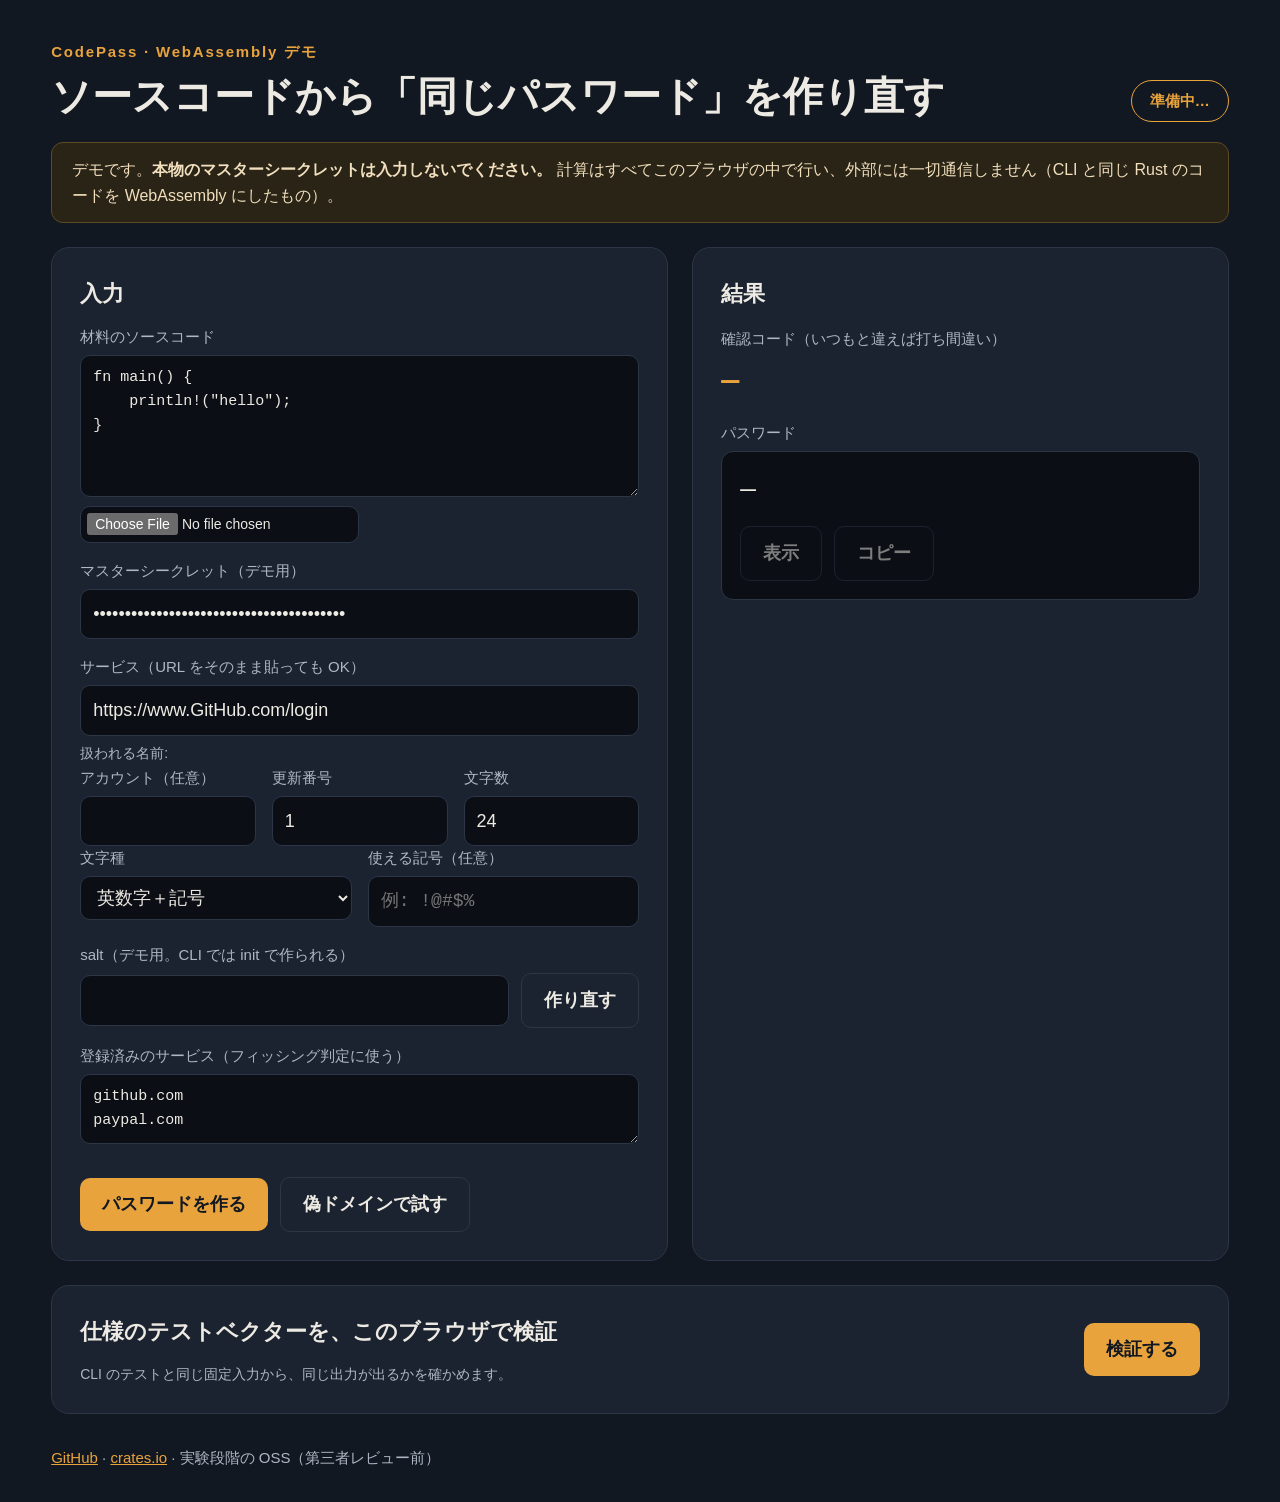
==== web/www/index.html @ 58b627a7 "脅威モデル・ファジング・形式検証・配布物の証明・ブラウザ版デモを追加（v0.3.0） - docs/THREAT_MODEL.md: 守るもの・攻撃者ごとの対策と残るリスク・主張と検証方法の対応表 -" ====
<!doctype html>
<html lang="ja">
<head>
<meta charset="utf-8">
<meta name="viewport" content="width=device-width, initial-scale=1">
<!-- Nothing leaves this page: only same-origin files may load, and no form posts anywhere. -->
<meta http-equiv="Content-Security-Policy" content="default-src 'none'; script-src 'self' 'wasm-unsafe-eval'; style-src 'self'; connect-src 'self'; img-src 'self'; base-uri 'none'; form-action 'none'">
<meta name="referrer" content="no-referrer">
<title>CodePass ブラウザ版デモ</title>
<link rel="stylesheet" href="style.css">
</head>
<body>
<header class="top">
  <div>
    <p class="eyebrow">CodePass · WebAssembly デモ</p>
    <h1>ソースコードから「同じパスワード」を作り直す</h1>
  </div>
  <p class="badge" id="badge">準備中…</p>
</header>

<p class="notice">デモです。<strong>本物のマスターシークレットは入力しないでください。</strong>
計算はすべてこのブラウザの中で行い、外部には一切通信しません（CLI と同じ Rust のコードを WebAssembly にしたもの）。</p>

<main class="grid">
  <section class="card">
    <h2>入力</h2>
    <label for="source">材料のソースコード</label>
    <textarea id="source" rows="5" spellcheck="false">fn main() {
    println!("hello");
}
</textarea>
    <div class="row">
      <input type="file" id="file" aria-label="ファイルから読み込む">
      <p class="hint mono" id="hash"></p>
    </div>

    <label for="secret">マスターシークレット（デモ用）</label>
    <input type="password" id="secret" autocomplete="off" value="orbit velvet quartz lagoon pickle saddle">

    <label for="site">サービス（URL をそのまま貼っても OK）</label>
    <input type="text" id="site" value="https://www.GitHub.com/login" autocomplete="off" spellcheck="false">
    <p class="hint">扱われる名前: <span class="mono" id="sitekey"></span></p>

    <div class="cols">
      <div>
        <label for="account">アカウント（任意）</label>
        <input type="text" id="account" autocomplete="off">
      </div>
      <div>
        <label for="revision">更新番号</label>
        <input type="number" id="revision" value="1" min="1">
      </div>
      <div>
        <label for="length">文字数</label>
        <input type="number" id="length" value="24" min="8" max="64">
      </div>
    </div>

    <div class="cols">
      <div>
        <label for="charset">文字種</label>
        <select id="charset">
          <option value="strong">英数字＋記号</option>
          <option value="alnum">英数字のみ</option>
        </select>
      </div>
      <div>
        <label for="symbols">使える記号（任意）</label>
        <input type="text" id="symbols" placeholder="例: !@#$%" class="mono" autocomplete="off">
      </div>
    </div>

    <label for="salt">salt（デモ用。CLI では init で作られる）</label>
    <div class="row">
      <input type="text" id="salt" class="mono" spellcheck="false" autocomplete="off">
      <button type="button" id="newsalt" class="ghost">作り直す</button>
    </div>

    <label for="registered">登録済みのサービス（フィッシング判定に使う）</label>
    <textarea id="registered" rows="2" spellcheck="false">github.com
paypal.com</textarea>

    <div class="row actions">
      <button type="button" id="go">パスワードを作る</button>
      <button type="button" id="phish" class="ghost">偽ドメインで試す</button>
    </div>
  </section>

  <section class="card result" aria-live="polite">
    <h2>結果</h2>
    <p class="label">確認コード（いつもと違えば打ち間違い）</p>
    <p class="checkcode mono" id="check">—</p>

    <p class="label">パスワード</p>
    <div class="pw">
      <p class="mono" id="password">—</p>
      <div class="row">
        <button type="button" id="reveal" class="ghost" disabled>表示</button>
        <button type="button" id="copy" class="ghost" disabled>コピー</button>
      </div>
    </div>
    <p class="hint" id="time"></p>
    <ul class="warnings" id="warnings"></ul>
    <p class="error" id="error" role="alert"></p>
  </section>

  <section class="card wide">
    <div class="row between">
      <div>
        <h2>仕様のテストベクターを、このブラウザで検証</h2>
        <p class="hint">CLI のテストと同じ固定入力から、同じ出力が出るかを確かめます。</p>
      </div>
      <button type="button" id="selftest">検証する</button>
    </div>
    <table id="vectors" hidden>
      <thead><tr><th>ケース</th><th>期待する出力</th><th>このブラウザの出力</th><th>結果</th></tr></thead>
      <tbody></tbody>
    </table>
  </section>
</main>

<footer>
  <a href="https://github.com/yotatameguchi-boop/codepass">GitHub</a> ·
  <a href="https://crates.io/crates/codepass">crates.io</a> ·
  実験段階の OSS（第三者レビュー前）
</footer>
<script type="module" src="app.js"></script>
</body>
</html>
---- web/www/style.css ----
:root {
  --bg: #121821;
  --panel: #1b2330;
  --deep: #0b0f15;
  --line: #2c3646;
  --text: #edeae3;
  --muted: #aeb7c4;
  --amber: #e8a33d;
  --ok: #6cc48a;
  --ng: #f07a6a;
  --sans: -apple-system, "Hiragino Sans", "Noto Sans JP", "Yu Gothic UI", "Segoe UI", sans-serif;
  --mono: "SF Mono", Menlo, Consolas, "Liberation Mono", monospace;
  color-scheme: dark;
}
* { box-sizing: border-box; margin: 0; }
body {
  background: var(--bg);
  color: var(--text);
  font-family: var(--sans);
  font-size: 18px;
  line-height: 1.6;
  padding: 40px clamp(16px, 4vw, 56px) 32px;
  max-width: 1440px;
  margin: 0 auto;
}
.mono { font-family: var(--mono); }
.top { display: flex; justify-content: space-between; align-items: flex-end; gap: 24px; flex-wrap: wrap; }
.eyebrow { color: var(--amber); font-weight: 700; letter-spacing: 0.12em; font-size: 15px; }
h1 { font-size: clamp(26px, 3.2vw, 40px); line-height: 1.3; margin-top: 6px; }
h2 { font-size: 22px; margin-bottom: 14px; }
.badge {
  border: 1px solid var(--amber);
  color: var(--amber);
  border-radius: 999px;
  padding: 8px 18px;
  font-weight: 700;
  font-size: 15px;
}
.notice {
  margin: 20px 0 24px;
  padding: 14px 20px;
  border-radius: 12px;
  background: #2a2416;
  border: 1px solid #5c4a24;
  color: #f2dfbd;
  font-size: 16px;
}
.grid { display: grid; grid-template-columns: minmax(0, 1.15fr) minmax(0, 1fr); gap: 24px; }
.wide { grid-column: 1 / -1; }
@media (max-width: 900px) { .grid { grid-template-columns: 1fr; } }
.card { background: var(--panel); border: 1px solid var(--line); border-radius: 18px; padding: 28px; min-width: 0; }
label, .label { display: block; color: var(--muted); font-size: 15px; margin: 16px 0 6px; }
label:first-of-type { margin-top: 0; }
input, select, textarea {
  width: 100%;
  background: var(--deep);
  color: var(--text);
  border: 1px solid var(--line);
  border-radius: 10px;
  padding: 10px 12px;
  font: inherit;
}
textarea { font-family: var(--mono); font-size: 15px; resize: vertical; }
input:focus, select:focus, textarea:focus, button:focus-visible { outline: 2px solid var(--amber); outline-offset: 1px; }
input[type="file"] { width: auto; padding: 6px; font-size: 14px; }
.row { display: flex; gap: 12px; align-items: center; flex-wrap: wrap; }
.row > input[type="text"] { flex: 1; min-width: 0; }
.between { justify-content: space-between; }
.cols { display: grid; grid-template-columns: repeat(auto-fit, minmax(150px, 1fr)); gap: 0 16px; }
.hint { color: var(--muted); font-size: 14px; margin-top: 6px; overflow-wrap: anywhere; }
button {
  background: var(--amber);
  color: #121821;
  border: none;
  border-radius: 10px;
  padding: 12px 22px;
  font: inherit;
  font-weight: 700;
  cursor: pointer;
}
button.ghost { background: transparent; color: var(--text); border: 1px solid var(--line); }
button:disabled { opacity: 0.5; cursor: default; }
.actions { margin-top: 24px; }
.checkcode { font-size: 30px; color: var(--amber); font-weight: 700; overflow-wrap: anywhere; }
.pw { background: var(--deep); border: 1px solid var(--line); border-radius: 12px; padding: 18px; display: grid; gap: 14px; }
.pw p { font-size: 26px; overflow-wrap: anywhere; min-height: 1.4em; }
.warnings { margin-top: 16px; padding-left: 20px; color: #f2dfbd; }
.warnings li { margin-top: 6px; }
.error { margin-top: 16px; color: var(--ng); font-weight: 700; }
table { width: 100%; border-collapse: collapse; margin-top: 18px; font-size: 15px; }
th, td { text-align: left; padding: 10px 12px; border-top: 1px solid var(--line); vertical-align: top; overflow-wrap: anywhere; }
th { color: var(--muted); font-weight: 500; }
td.ok { color: var(--ok); font-weight: 700; white-space: nowrap; }
td.ng { color: var(--ng); font-weight: 700; white-space: nowrap; }
footer { margin-top: 32px; color: var(--muted); font-size: 15px; }
footer a { color: var(--amber); }
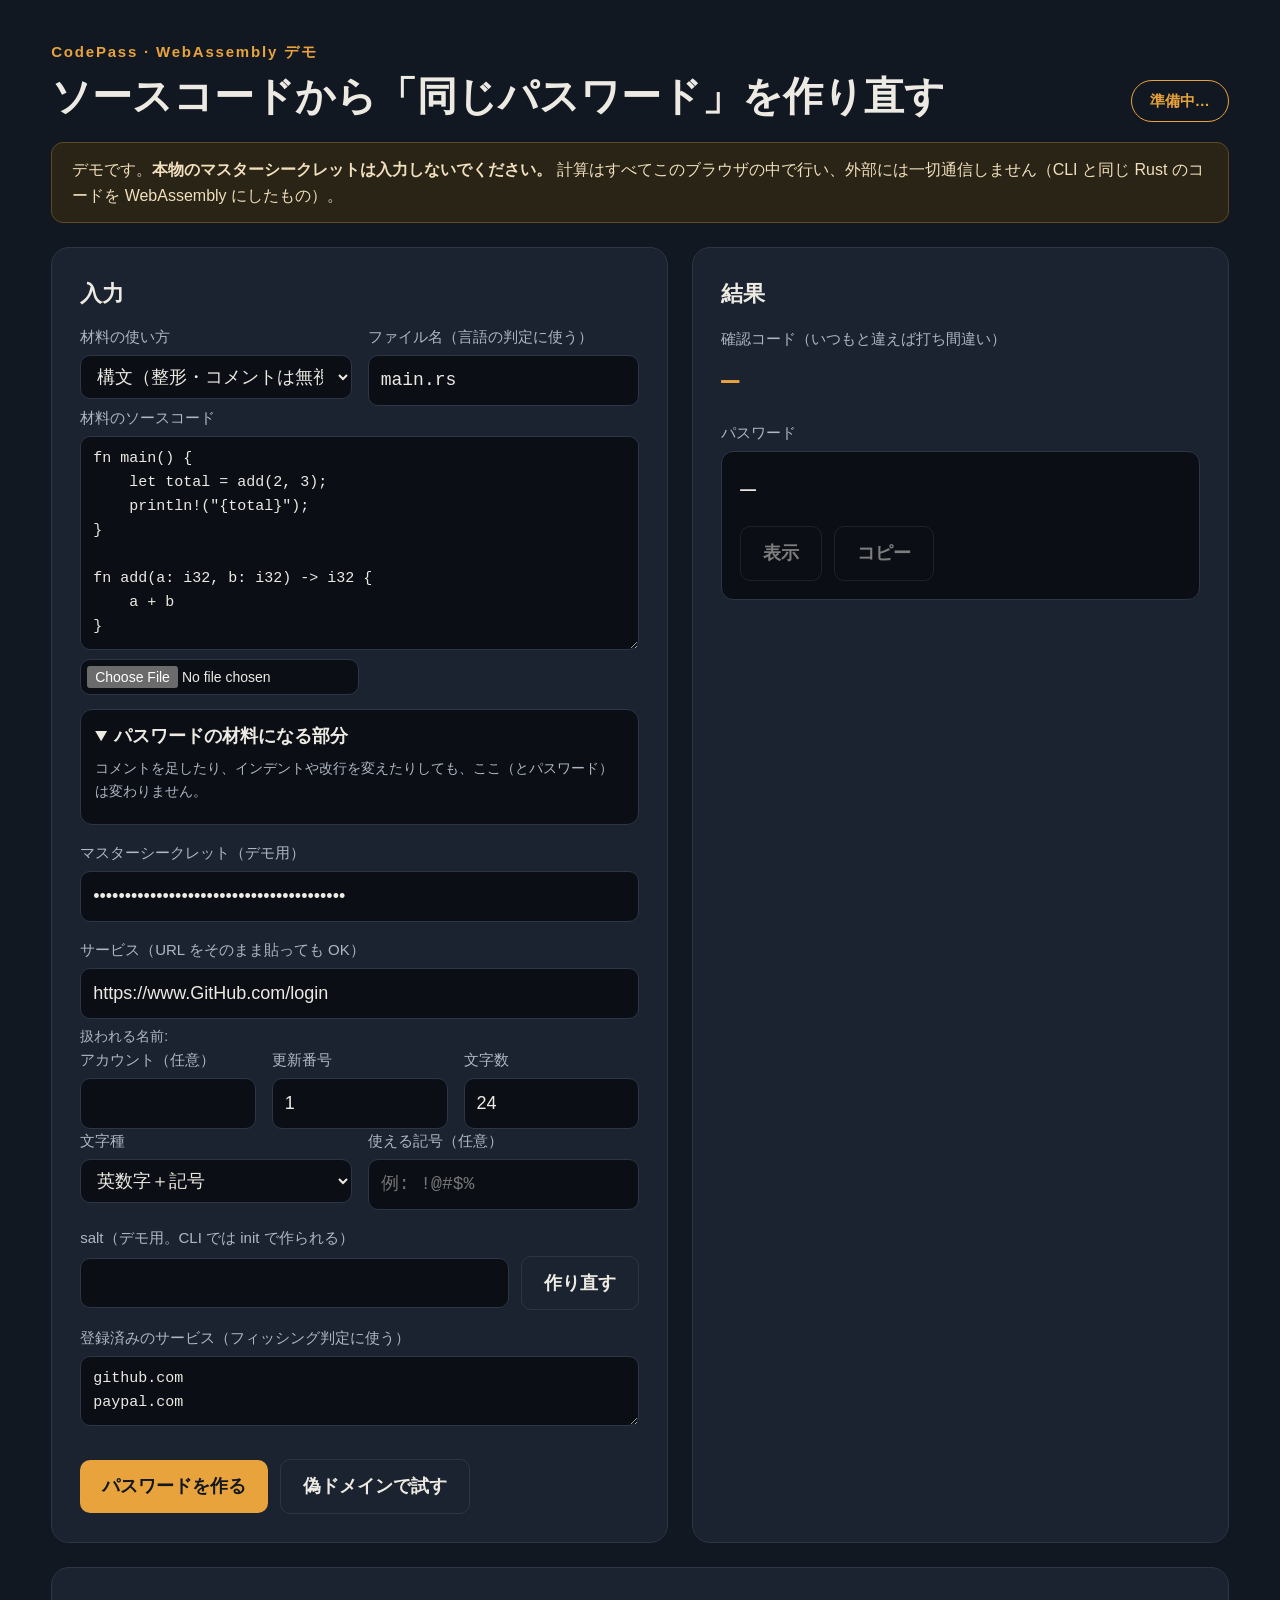
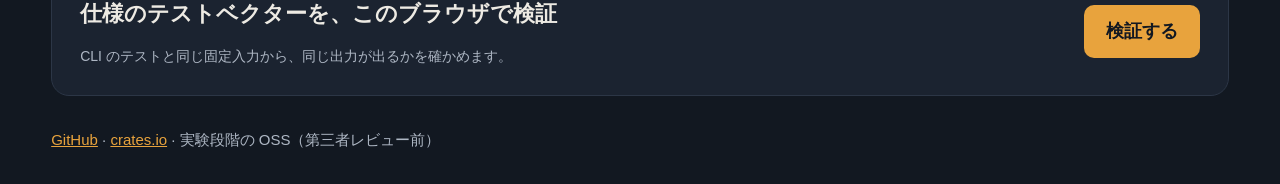
==== commit da76424a: "コードの「意味」を鍵にする構文の材料を追加（v0.5.0） --material syntax で、パスワードをファイルのバイト列ではなくコードの字句の列から作る。 コメント・空白・改行・インデント幅" ====
--- a/web/www/index.html
+++ b/web/www/index.html
@@ -24,15 +24,38 @@
 <main class="grid">
   <section class="card">
     <h2>入力</h2>
+    <div class="cols">
+      <div>
+        <label for="material">材料の使い方</label>
+        <select id="material">
+          <option value="syntax">構文（整形・コメントは無視）</option>
+          <option value="bytes">バイト列そのもの</option>
+        </select>
+      </div>
+      <div>
+        <label for="filename">ファイル名（言語の判定に使う）</label>
+        <input type="text" id="filename" value="main.rs" class="mono" autocomplete="off" spellcheck="false">
+      </div>
+    </div>
     <label for="source">材料のソースコード</label>
-    <textarea id="source" rows="5" spellcheck="false">fn main() {
-    println!("hello");
+    <textarea id="source" rows="8" spellcheck="false">fn main() {
+    let total = add(2, 3);
+    println!("{total}");
+}
+
+fn add(a: i32, b: i32) -> i32 {
+    a + b
 }
 </textarea>
     <div class="row">
       <input type="file" id="file" aria-label="ファイルから読み込む">
       <p class="hint mono" id="hash"></p>
     </div>
+    <details class="tokens" id="tokens-box" open>
+      <summary>パスワードの材料になる部分 <span class="hint" id="token-count"></span></summary>
+      <p class="hint">コメントを足したり、インデントや改行を変えたりしても、ここ（とパスワード）は変わりません。</p>
+      <div class="chips mono" id="tokens"></div>
+    </details>
 
     <label for="secret">マスターシークレット（デモ用）</label>
     <input type="password" id="secret" autocomplete="off" value="orbit velvet quartz lagoon pickle saddle">
--- a/web/www/style.css
+++ b/web/www/style.css
@@ -94,3 +94,9 @@
 td.ng { color: var(--ng); font-weight: 700; white-space: nowrap; }
 footer { margin-top: 32px; color: var(--muted); font-size: 15px; }
 footer a { color: var(--amber); }
+.tokens { margin-top: 14px; background: var(--deep); border: 1px solid var(--line); border-radius: 12px; padding: 12px 14px; }
+.tokens summary { cursor: pointer; color: var(--text); font-weight: 700; }
+.chips { display: flex; flex-wrap: wrap; gap: 6px; margin-top: 10px; max-height: 220px; overflow: auto; }
+.chips span { background: var(--panel); border: 1px solid var(--line); border-radius: 6px; padding: 2px 8px; font-size: 14px; white-space: pre; }
+.chips span.layout { color: var(--amber); border-color: #5c4a24; }
+.hint.changed { color: var(--amber); font-weight: 700; }
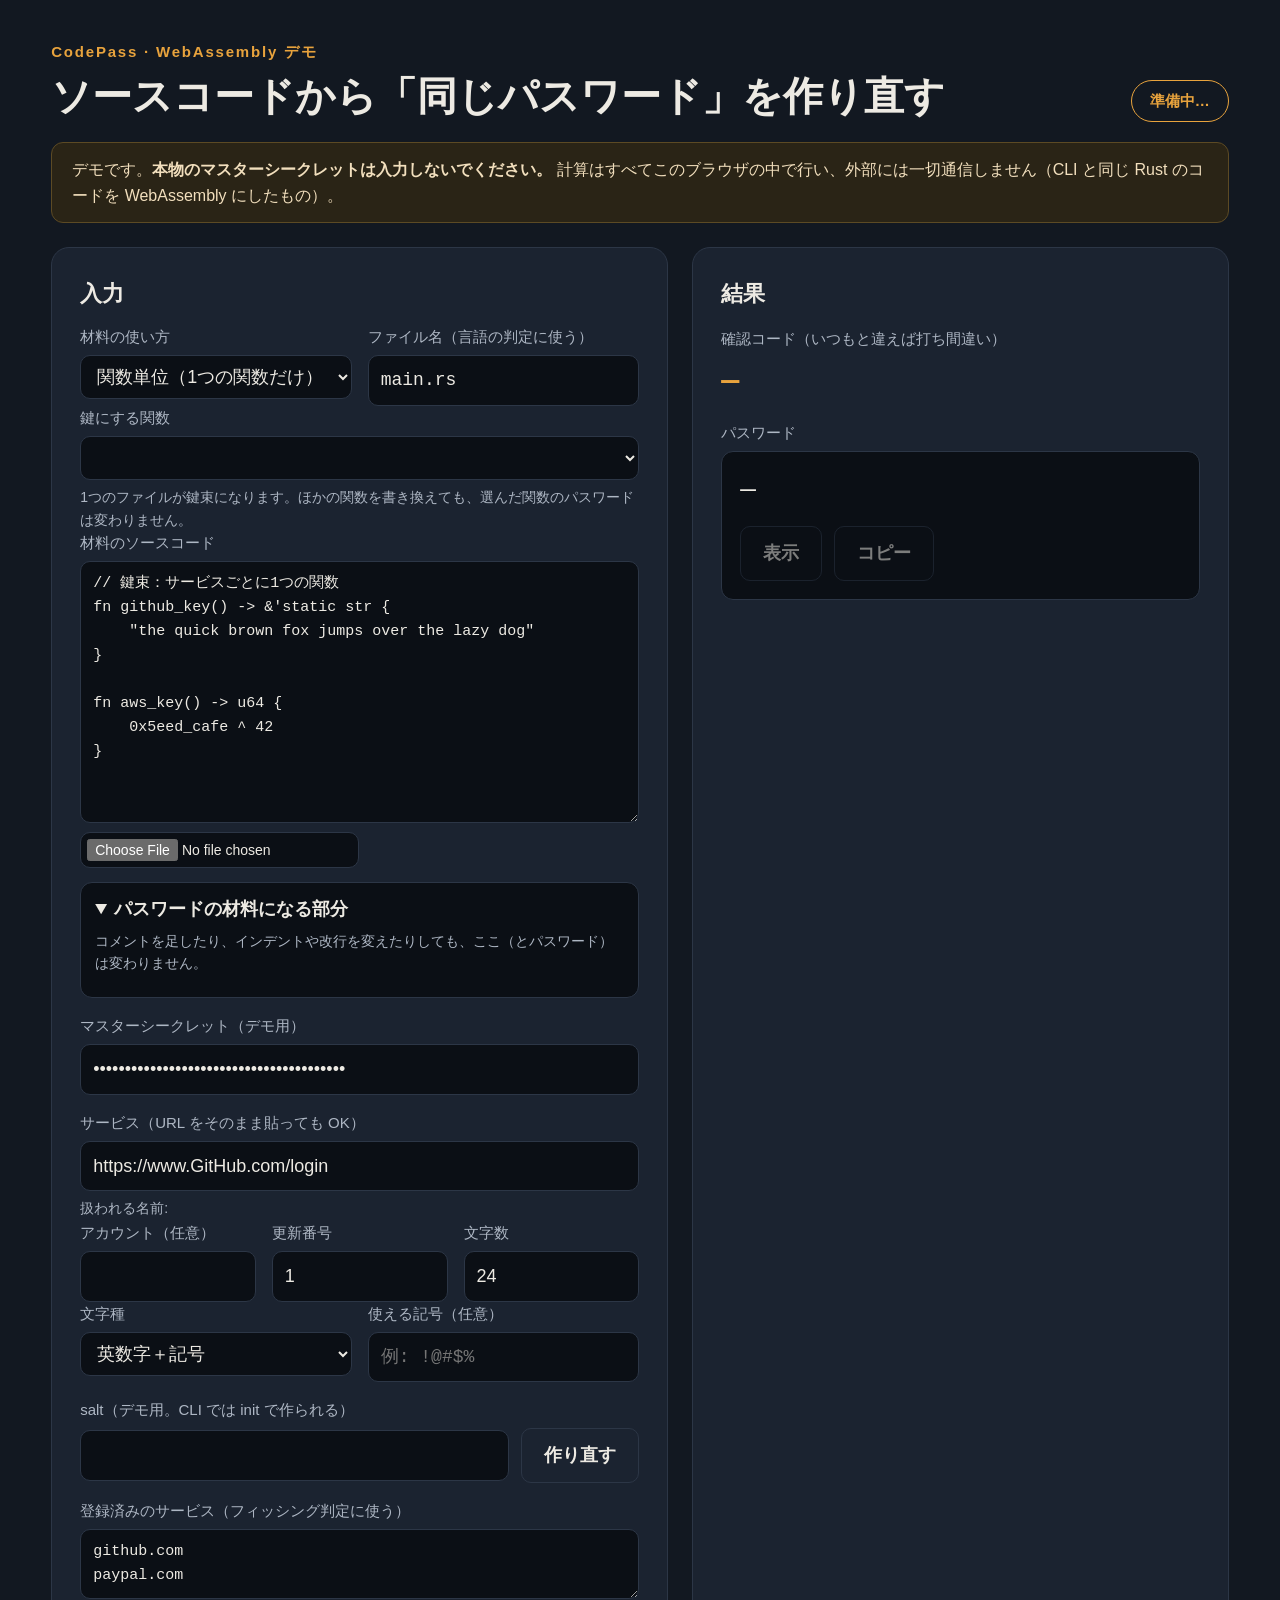
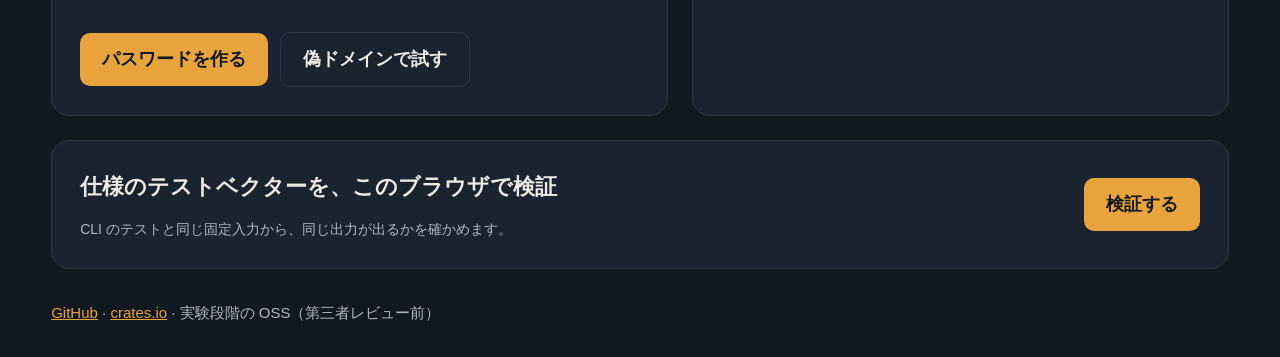
==== commit f6262185: "1つのリポジトリを鍵束にする：関数単位・リポジトリ単位の材料と署名したコミット（v0.8.0） ソースコードだけが持つ性質（関数・署名・リポジトリ）を、パスワードの仕組みにした。  - 関数単位の材料" ====
--- a/web/www/index.html
+++ b/web/www/index.html
@@ -28,7 +28,8 @@
       <div>
         <label for="material">材料の使い方</label>
         <select id="material">
-          <option value="syntax">構文（整形・コメントは無視）</option>
+          <option value="symbol">関数単位（1つの関数だけ）</option>
+          <option value="syntax">ファイルの構文（整形・コメントは無視）</option>
           <option value="bytes">バイト列そのもの</option>
         </select>
       </div>
@@ -37,14 +38,19 @@
         <input type="text" id="filename" value="main.rs" class="mono" autocomplete="off" spellcheck="false">
       </div>
     </div>
+    <div id="symbol-row">
+      <label for="symbol">鍵にする関数</label>
+      <select id="symbol"></select>
+      <p class="hint">1つのファイルが鍵束になります。ほかの関数を書き換えても、選んだ関数のパスワードは変わりません。</p>
+    </div>
     <label for="source">材料のソースコード</label>
-    <textarea id="source" rows="8" spellcheck="false">fn main() {
-    let total = add(2, 3);
-    println!("{total}");
+    <textarea id="source" rows="10" spellcheck="false">// 鍵束：サービスごとに1つの関数
+fn github_key() -> &'static str {
+    "the quick brown fox jumps over the lazy dog"
 }
 
-fn add(a: i32, b: i32) -> i32 {
-    a + b
+fn aws_key() -> u64 {
+    0x5eed_cafe ^ 42
 }
 </textarea>
     <div class="row">
